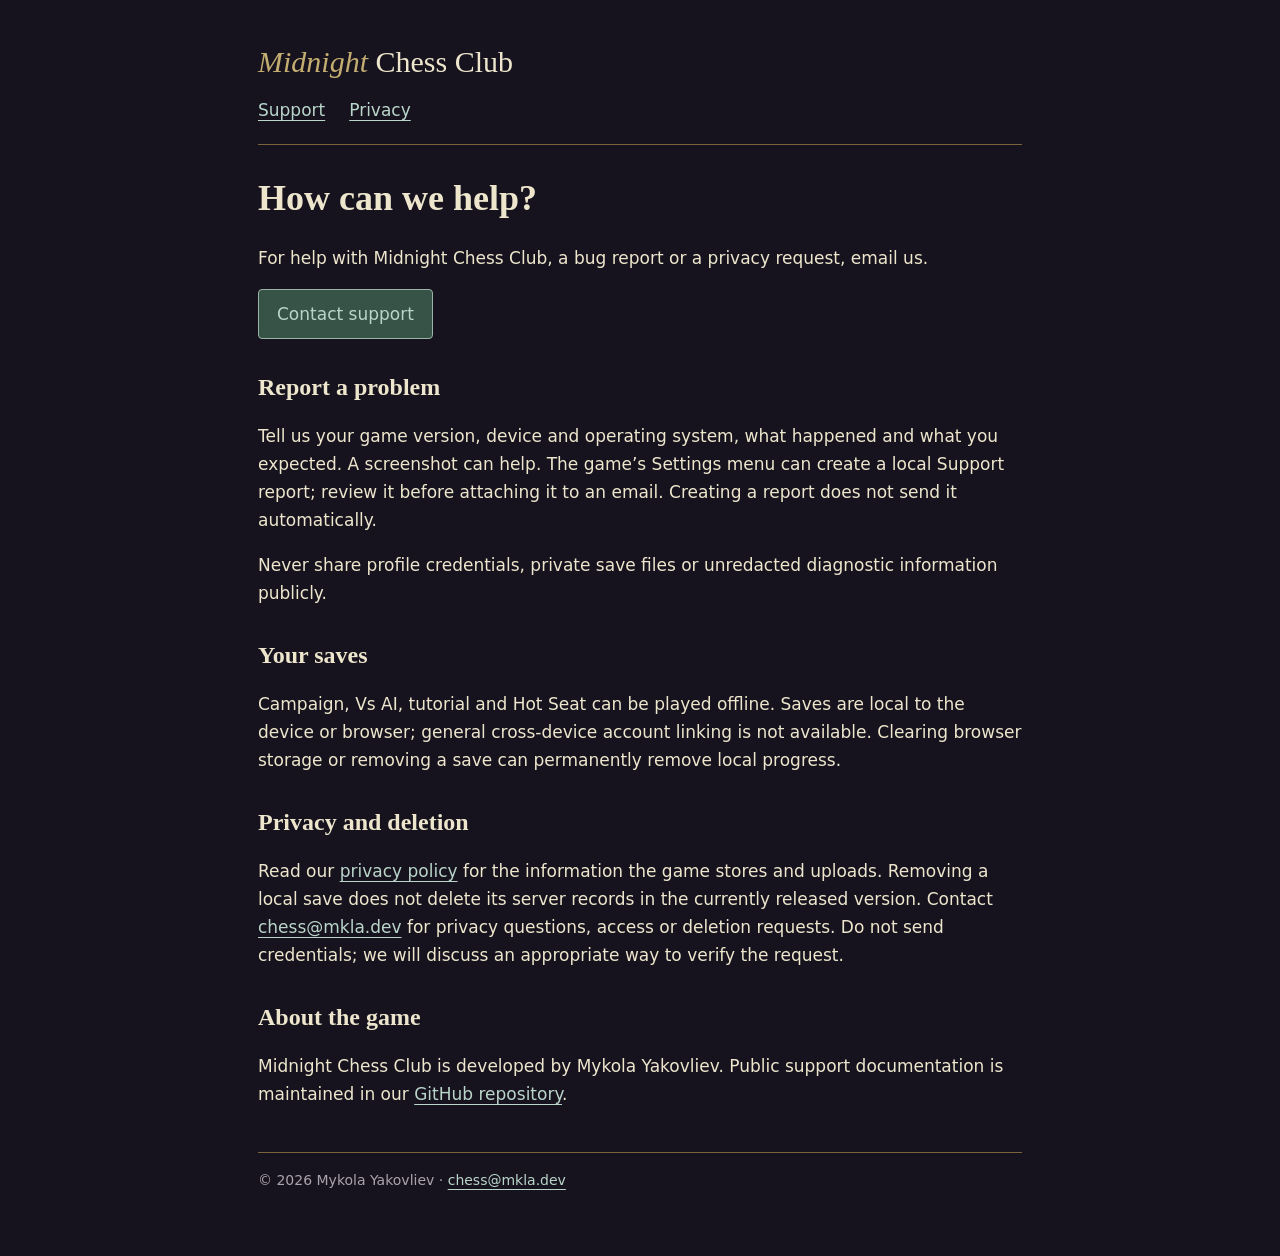
==== index.html @ 24b609c0 "Publish Midnight Chess Club support and current privacy policy" ====
<!doctype html>
<html lang="en"><head><meta charset="utf-8"><meta name="viewport" content="width=device-width,initial-scale=1"><meta name="description" content="Support for Midnight Chess Club"><title>Support — Midnight Chess Club</title><link rel="stylesheet" href="./style.css"></head>
<body><main><header><a class="brand" href="./">Midnight <span>Chess Club</span></a><nav aria-label="Site"><a href="./">Support</a><a href="./privacy/">Privacy</a></nav></header><h1>How can we help?</h1>
<p>For help with Midnight Chess Club, a bug report or a privacy request, email us.</p>
<p><a class="contact" href="mailto:chess@mkla.dev">Contact support</a></p>
<h2>Report a problem</h2>
<p>Tell us your game version, device and operating system, what happened and what you expected. A screenshot can help. The game’s Settings menu can create a local Support report; review it before attaching it to an email. Creating a report does not send it automatically.</p>
<p>Never share profile credentials, private save files or unredacted diagnostic information publicly.</p>
<h2>Your saves</h2>
<p>Campaign, Vs AI, tutorial and Hot Seat can be played offline. Saves are local to the device or browser; general cross-device account linking is not available. Clearing browser storage or removing a save can permanently remove local progress.</p>
<h2>Privacy and deletion</h2>
<p>Read our <a href="privacy/">privacy policy</a> for the information the game stores and uploads. Removing a local save does not delete its server records in the currently released version. Contact <a href="mailto:chess@mkla.dev">chess@mkla.dev</a> for privacy questions, access or deletion requests. Do not send credentials; we will discuss an appropriate way to verify the request.</p>
<h2>About the game</h2>
<p>Midnight Chess Club is developed by Mykola Yakovliev. Public support documentation is maintained in our <a href="https://github.com/Vegasq/midnight-chess-club-support">GitHub repository</a>.</p><footer>© 2026 Mykola Yakovliev · <a href="mailto:chess@mkla.dev">chess@mkla.dev</a></footer></main></body></html>
---- style.css ----
*{box-sizing:border-box}html{color-scheme:dark}body{margin:0;background:#17131e;color:#ede6cd;font:17px/1.65 system-ui,-apple-system,sans-serif}main{max-width:820px;margin:0 auto;padding:44px 28px 64px}header{border-bottom:1px solid #786540;padding-bottom:20px;margin-bottom:32px}.brand{font:italic 30px/1.2 Georgia,serif;color:#c4ad71;text-decoration:none}.brand span{font-style:normal;color:#ede6cd}nav{display:flex;gap:24px;margin-top:16px}a{color:#b9d5ca;text-underline-offset:4px}a:hover{color:#fff}a:focus-visible{outline:2px solid #b9d5ca;outline-offset:5px}h1,h2{font-family:Georgia,serif;line-height:1.2}h1{font-size:36px;margin:0 0 24px}h2{font-size:24px;margin-top:34px}li{margin-bottom:10px}.contact{display:inline-block;border:1px solid #99b4a5;padding:10px 18px;border-radius:4px;text-decoration:none;background:#375347}footer{margin-top:44px;border-top:1px solid #786540;padding-top:16px;color:#aaa3ad;font-size:14px}@media(max-width:500px){main{padding:28px 20px}h1{font-size:30px}.brand{font-size:26px}}
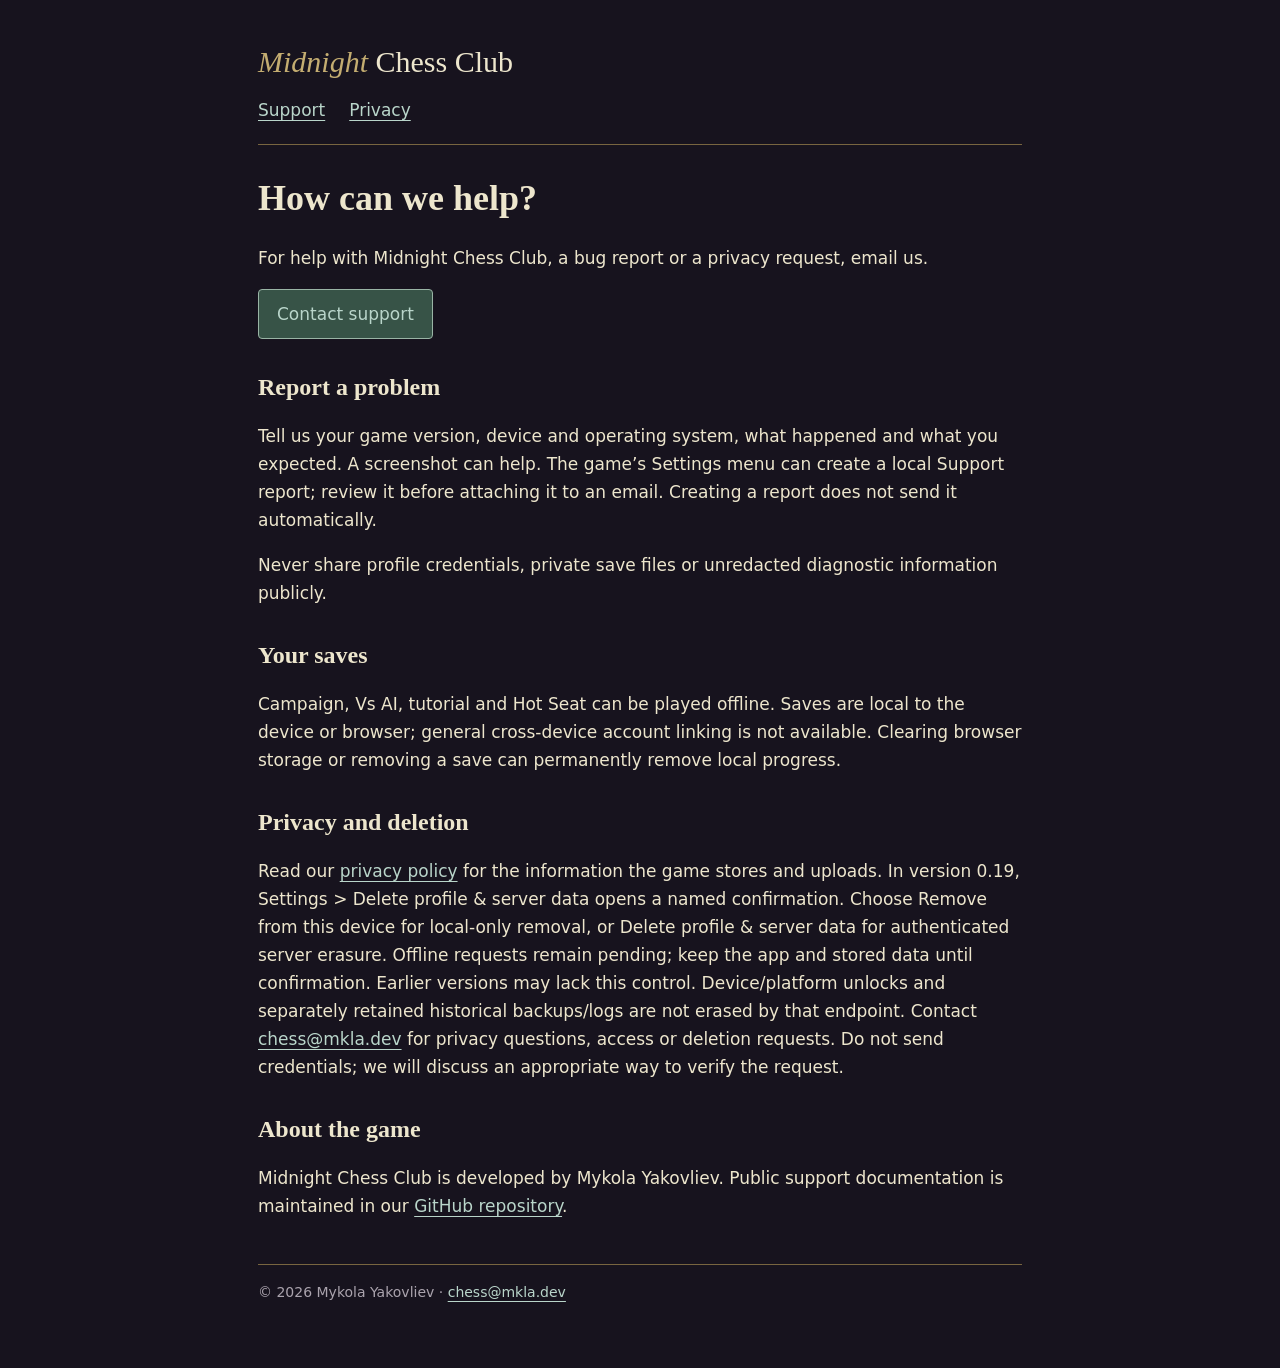
==== commit a7668258: "Document released 0.19 profile deletion and pending requests" ====
--- a/index.html
+++ b/index.html
@@ -9,6 +9,6 @@
 <h2>Your saves</h2>
 <p>Campaign, Vs AI, tutorial and Hot Seat can be played offline. Saves are local to the device or browser; general cross-device account linking is not available. Clearing browser storage or removing a save can permanently remove local progress.</p>
 <h2>Privacy and deletion</h2>
-<p>Read our <a href="privacy/">privacy policy</a> for the information the game stores and uploads. Removing a local save does not delete its server records in the currently released version. Contact <a href="mailto:chess@mkla.dev">chess@mkla.dev</a> for privacy questions, access or deletion requests. Do not send credentials; we will discuss an appropriate way to verify the request.</p>
+<p>Read our <a href="privacy/">privacy policy</a> for the information the game stores and uploads. In version 0.19, Settings &gt; Delete profile &amp; server data opens a named confirmation. Choose Remove from this device for local-only removal, or Delete profile &amp; server data for authenticated server erasure. Offline requests remain pending; keep the app and stored data until confirmation. Earlier versions may lack this control. Device/platform unlocks and separately retained historical backups/logs are not erased by that endpoint. Contact <a href="mailto:chess@mkla.dev">chess@mkla.dev</a> for privacy questions, access or deletion requests. Do not send credentials; we will discuss an appropriate way to verify the request.</p>
 <h2>About the game</h2>
 <p>Midnight Chess Club is developed by Mykola Yakovliev. Public support documentation is maintained in our <a href="https://github.com/Vegasq/midnight-chess-club-support">GitHub repository</a>.</p><footer>© 2026 Mykola Yakovliev · <a href="mailto:chess@mkla.dev">chess@mkla.dev</a></footer></main></body></html>
